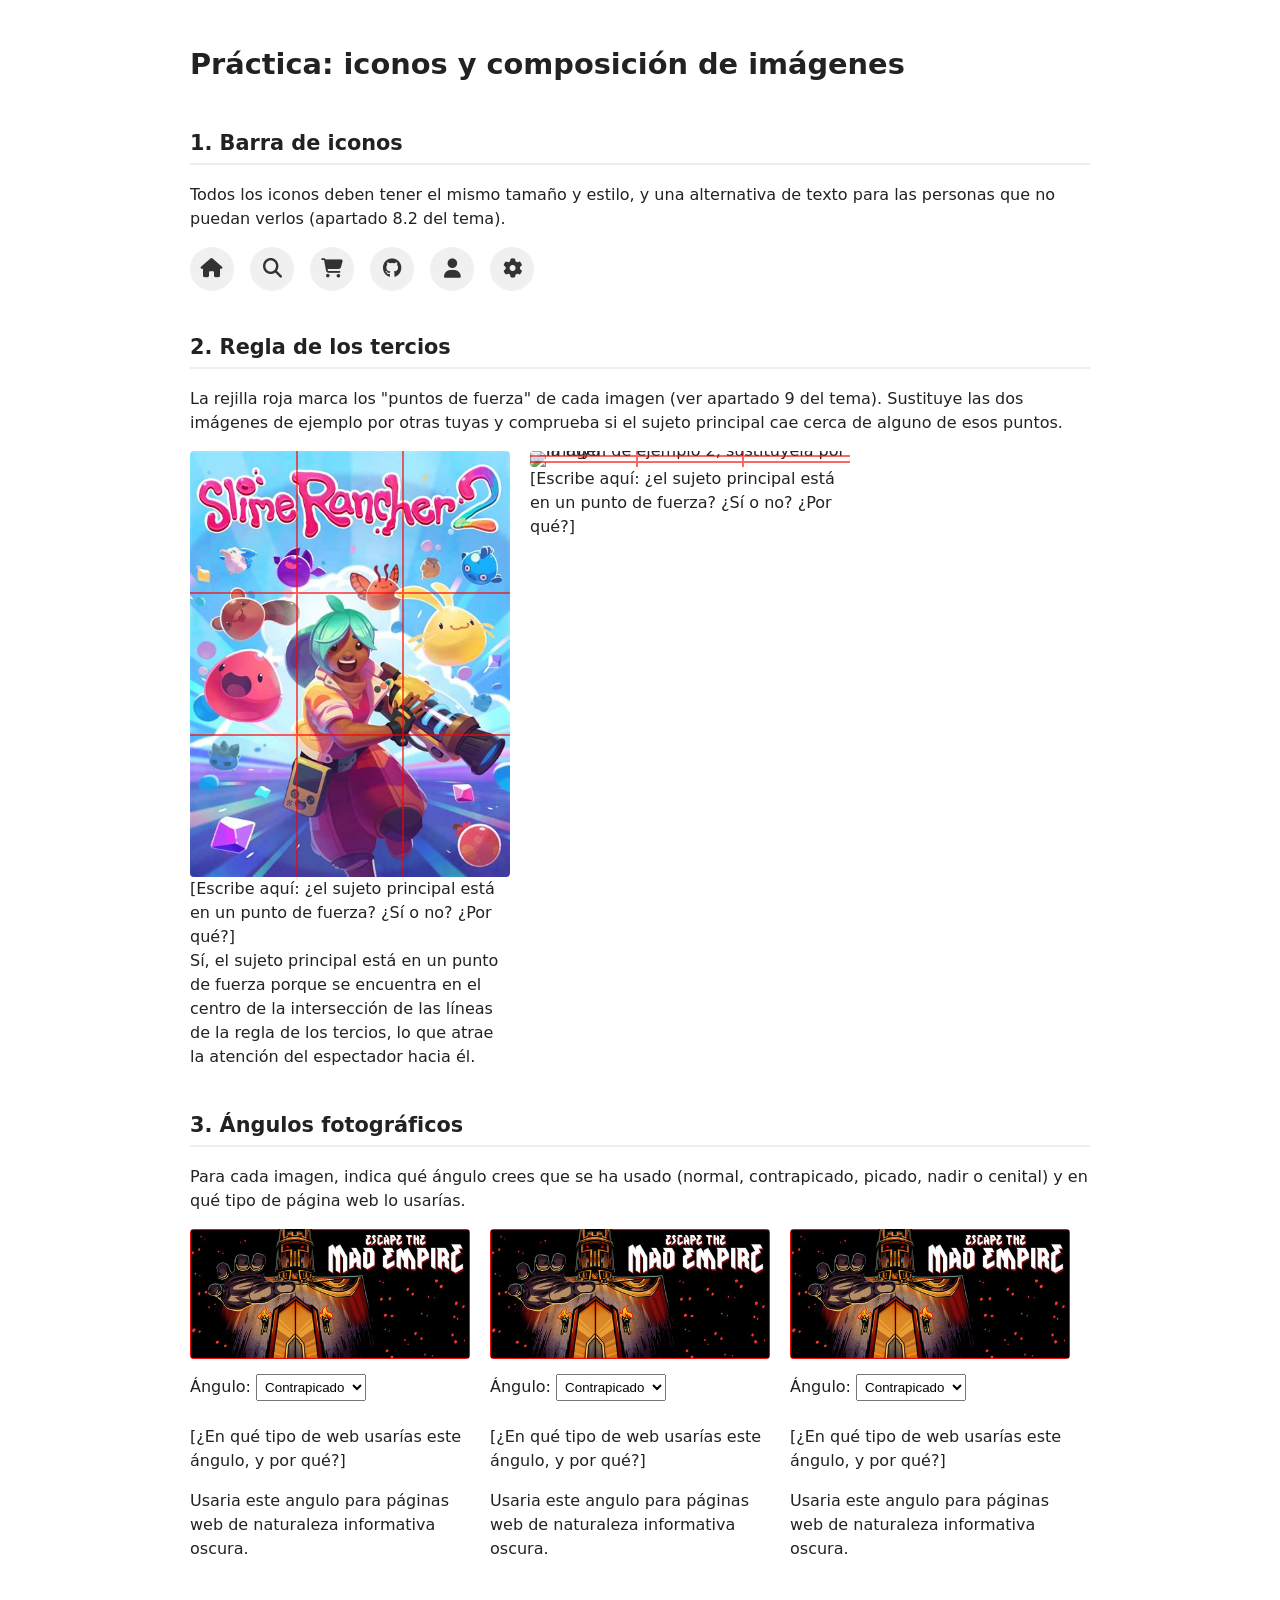
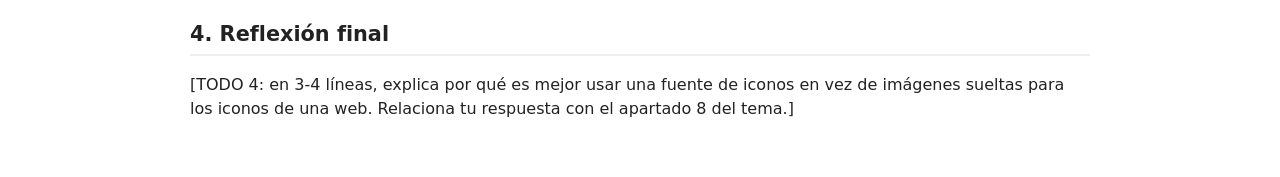
==== Actividades/iconos_e_imagenes/practica-iconos-imagenes/index.html @ 17551cd8 "Práctica: iconos y composición de imágenes en una interfaz web" ====
<!doctype html>
<html lang="es">
  <head>
    <meta charset="UTF-8" />
    <meta name="viewport" content="width=device-width, initial-scale=1.0" />
    <title>Práctica: iconos e imágenes</title>

    <!-- Font Awesome: fuente de iconos vectoriales gratuita (ver apartado 8.1 del tema) -->
    <link
      rel="stylesheet"
      href="https://cdnjs.cloudflare.com/ajax/libs/font-awesome/6.5.2/css/all.min.css"
    />

    <link rel="stylesheet" href="styles.css" />
  </head>
  <body>
    <h1>Práctica: iconos y composición de imágenes</h1>

    <!-- ===================== 1. BARRA DE ICONOS ===================== -->
    <section>
      <h2>1. Barra de iconos</h2>
      <p>
        Todos los iconos deben tener el mismo tamaño y estilo, y una alternativa
        de texto para las personas que no puedan verlos (apartado 8.2 del tema).
      </p>

      <nav class="barra-iconos">
        <a href="#" class="icono" aria-label="Inicio">
          <i class="fa-solid fa-house" aria-hidden="true"></i>
        </a>
        <a href="#" class="icono" aria-label="Buscar">
          <i class="fa-solid fa-magnifying-glass" aria-hidden="true"></i>
        </a>
        <a href="#" class="icono" aria-label="Carrito de la compra">
          <i class="fa-solid fa-cart-shopping" aria-hidden="true"></i>
        </a>
        <a href="#" class="icono" aria-label="Nuestro GitHub">
          <i class="fa-brands fa-github" aria-hidden="true"></i>
        </a>

        <!-- TODO 1: añade aquí al menos 2 iconos más.
           Busca su nombre de clase en https://fontawesome.com/icons
           (usa solo iconos marcados como "Free").
           Mantén siempre el mismo formato: <a> + aria-label + <i> -->
        <a href="#" class="icono" aria-label="Perfil de usuario">
          <i class="fa-solid fa-user" aria-hidden="true"></i>
        </a>
        <a href="#" class="icono" aria-label="Configuración">
          <i class="fa-solid fa-gear" aria-hidden="true"></i>
        </a>
      </nav>
    </section>

    <!-- ===================== 2. REGLA DE LOS TERCIOS ===================== -->
    <section>
      <h2>2. Regla de los tercios</h2>
      <p>
        La rejilla roja marca los "puntos de fuerza" de cada imagen (ver
        apartado 9 del tema). Sustituye las dos imágenes de ejemplo por otras
        tuyas y comprueba si el sujeto principal cae cerca de alguno de esos
        puntos.
      </p>

      <div class="galeria-tercios">
        <figure>
          <div class="marco-tercios">
            <img src="img/Slime_rancher2.jpg" alt="Portada Slime Rancher 2" />
            <!-- TODO 2a: cambia el src de esta imagen por una tuya propia -->
          </div>
          <figcaption>
            [Escribe aquí: ¿el sujeto principal está en un punto de fuerza? ¿Sí
            o no? ¿Por qué?]
            <br />
            Sí, el sujeto principal está en un punto de fuerza porque se
            encuentra en el centro de la intersección de las líneas de la regla
            de los tercios, lo que atrae la atención del espectador hacia él.
          </figcaption>
        </figure>

        <figure>
          <div class="marco-tercios">
            <img
              src="https://picsum.photos/seed/tercios2/600/400"
              alt="Imagen de ejemplo 2, sustitúyela por la tuya"
            />
            <!-- TODO 2b: cambia el src de esta imagen por otra tuya -->
          </div>
          <figcaption>
            [Escribe aquí: ¿el sujeto principal está en un punto de fuerza? ¿Sí
            o no? ¿Por qué?]
          </figcaption>
        </figure>
      </div>
    </section>

    <!-- ===================== 3. ÁNGULOS FOTOGRÁFICOS ===================== -->
    <section>
      <h2>3. Ángulos fotográficos</h2>
      <p>
        Para cada imagen, indica qué ángulo crees que se ha usado (normal,
        contrapicado, picado, nadir o cenital) y en qué tipo de página web lo
        usarías.
      </p>

      <div class="galeria-angulos">
        <figure>
          <img
            src="img/Escape_de_mad_empire.jpg"
            alt="Imagen de ejemplo para identificar el ángulo, sustitúyela por la tuya"
          />
          <figcaption>
            <label>
              <a>Ángulo:</a>
              <select>
                <option>Contrapicado</option>
                <option>Normal</option>
                <option>Picado</option>
                <option>Nadir</option>
                <option>Cenital</option>
              </select>
            </label>
            <p>[¿En qué tipo de web usarías este ángulo, y por qué?]</p>
            <p>
              Usaria este angulo para páginas web de naturaleza informativa
              oscura.
            </p>
          </figcaption>
        </figure>

        <!-- TODO 3: duplica este bloque <figure> dos veces más, con dos
           imágenes propias que muestren ángulos distintos entre sí -->
        <figure>
          <img
            src="img/Escape_de_mad_empire.jpg"
            alt="Imagen de ejemplo para identificar el ángulo, sustitúyela por la tuya"
          />
          <figcaption>
            <label
              >Ángulo:
              <select>
                <option>Contrapicado</option>
                <option>Normal</option>
                <option>Picado</option>
                <option>Nadir</option>
                <option>Cenital</option>
              </select>
            </label>
            <p>[¿En qué tipo de web usarías este ángulo, y por qué?]</p>
            <p>
              Usaria este angulo para páginas web de naturaleza informativa
              oscura.
            </p>
          </figcaption>
        </figure>
        <figure>
          <img
            src="img/Escape_de_mad_empire.jpg"
            alt="Imagen de ejemplo para identificar el ángulo, sustitúyela por la tuya"
          />
          <figcaption>
            <label
              >Ángulo:
              <select>
                <option>Contrapicado</option>
                <option>Normal</option>
                <option>Picado</option>
                <option>Nadir</option>
                <option>Cenital</option>
              </select>
            </label>
            <p>[¿En qué tipo de web usarías este ángulo, y por qué?]</p>
            <p>
              Usaria este angulo para páginas web de naturaleza informativa
              oscura.
            </p>
          </figcaption>
        </figure>
      </div>
    </section>

    <!-- ===================== 4. REFLEXIÓN FINAL ===================== -->
    <section>
      <h2>4. Reflexión final</h2>
      <p>
        [TODO 4: en 3-4 líneas, explica por qué es mejor usar una fuente de
        iconos en vez de imágenes sueltas para los iconos de una web. Relaciona
        tu respuesta con el apartado 8 del tema.]
      </p>
    </section>
  </body>
</html>
---- Actividades/iconos_e_imagenes/practica-iconos-imagenes/styles.css ----
/* ===================== ESTILOS BASE ===================== */

body {
  font-family: system-ui, sans-serif;
  max-width: 900px;
  margin: 0 auto;
  padding: 24px;
  line-height: 1.5;
  color: #222;
}

h1 { font-size: 1.8em; }

h2 {
  font-size: 1.3em;
  margin-top: 2em;
  border-bottom: 2px solid #eee;
  padding-bottom: 4px;
}

section { margin-bottom: 2em; }

/* ===================== 1. BARRA DE ICONOS ===================== */

.barra-iconos {
  display: flex;
  gap: 16px;
}

.icono {
  display: inline-flex;
  align-items: center;
  justify-content: center;
  width: 44px;
  height: 44px;
  border-radius: 50%;
  background-color: #f0f0f0;
  color: #333;
  font-size: 1.2em; /* tamaño de TODOS los iconos: cámbialo aquí para afectarlos a todos por igual */
  text-decoration: none;
  transition: background-color 0.15s ease, color 0.15s ease;
}

.icono:hover {
  background-color: #2F6F4F;
  color: #ffffff;
}

/* ===================== 2. REGLA DE LOS TERCIOS ===================== */

.galeria-tercios {
  display: flex;
  gap: 20px;
  flex-wrap: wrap;
}

.galeria-tercios figure {
  margin: 0;
  max-width: 320px;
}

/* Este div envuelve SOLO la imagen: la rejilla debe cubrir exactamente el
   área de la foto, sin extenderse sobre el pie de foto de debajo. */
.marco-tercios {
  position: relative;
  line-height: 0; /* evita un hueco extra debajo de la imagen */
}

.marco-tercios img {
  display: block;
  width: 100%;
  height: auto;
  border-radius: 4px;
}

/* Rejilla de la regla de los tercios, dibujada solo con CSS (sin necesitar
   una imagen aparte): dos líneas verticales y dos horizontales que dividen
   el marco en 3x3 partes iguales. */
.marco-tercios::after {
  content: "";
  position: absolute;
  inset: 0;
  pointer-events: none;
  background-image:
    linear-gradient(to right,
      transparent calc(33.333% - 1px), red calc(33.333% - 1px), red calc(33.333% + 1px), transparent calc(33.333% + 1px),
      transparent calc(66.666% - 1px), red calc(66.666% - 1px), red calc(66.666% + 1px), transparent calc(66.666% + 1px)),
    linear-gradient(to bottom,
      transparent calc(33.333% - 1px), red calc(33.333% - 1px), red calc(33.333% + 1px), transparent calc(33.333% + 1px),
      transparent calc(66.666% - 1px), red calc(66.666% - 1px), red calc(66.666% + 1px), transparent calc(66.666% + 1px));
  opacity: 0.6;
}

.marco-tercios figcaption {
  font-size: 0.9em;
  color: #555;
  margin-top: 6px;
}

/* ===================== 3. ÁNGULOS FOTOGRÁFICOS ===================== */

.galeria-angulos {
  display: flex;
  gap: 20px;
  flex-wrap: wrap;
}

.galeria-angulos figure {
  max-width: 280px;
  margin: 0;
}

.galeria-angulos img {
  width: 100%;
  height: auto;
  border-radius: 4px;
}

.galeria-angulos select {
  margin: 8px 0;
  padding: 4px;
}
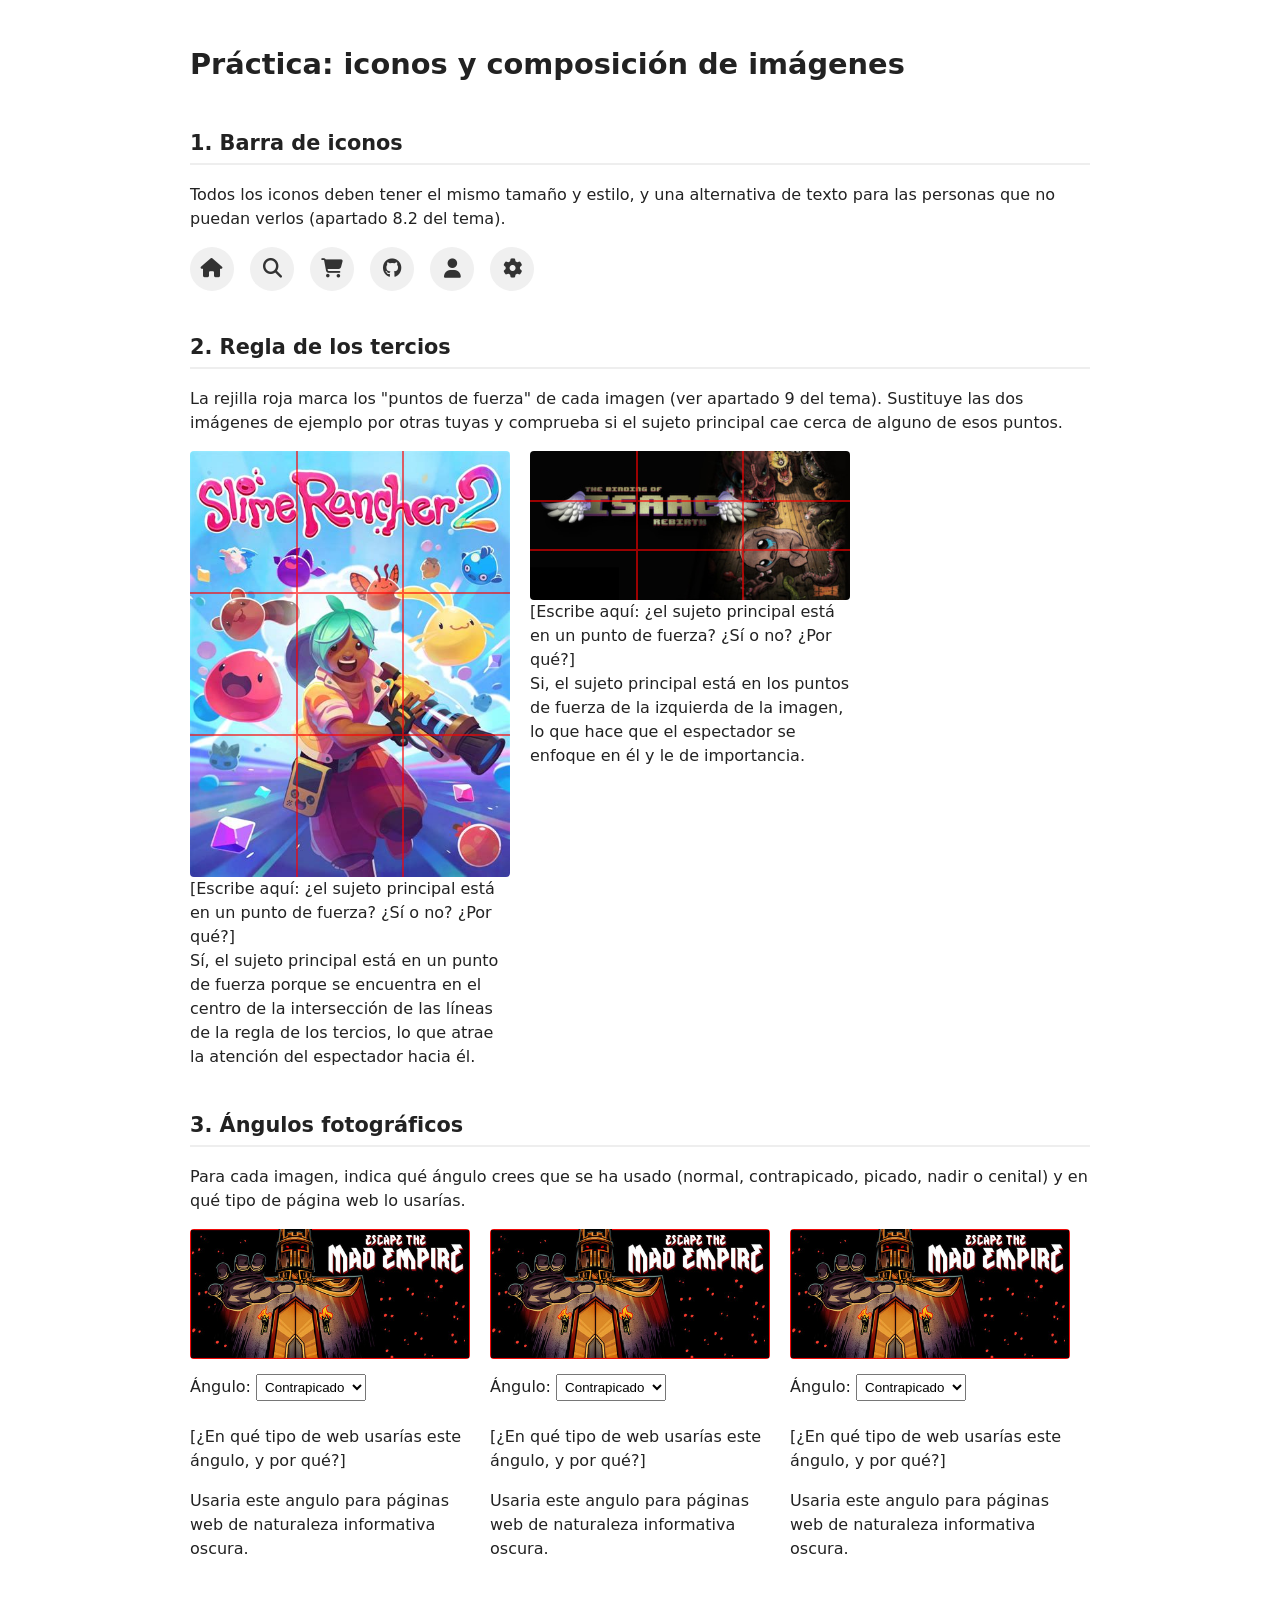
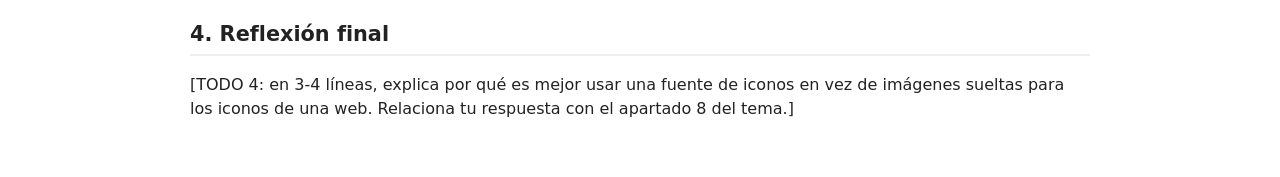
==== commit 7604feb6: "2. REGLA DE LOS TERCIOS" ====
--- a/Actividades/iconos_e_imagenes/practica-iconos-imagenes/index.html
+++ b/Actividades/iconos_e_imagenes/practica-iconos-imagenes/index.html
@@ -80,14 +80,16 @@
         <figure>
           <div class="marco-tercios">
             <img
-              src="https://picsum.photos/seed/tercios2/600/400"
-              alt="Imagen de ejemplo 2, sustitúyela por la tuya"
+              src="img/The_binding_of_isaac.jpg"
+              alt="Portada The Binding of Isaac"
             />
             <!-- TODO 2b: cambia el src de esta imagen por otra tuya -->
           </div>
           <figcaption>
             [Escribe aquí: ¿el sujeto principal está en un punto de fuerza? ¿Sí
             o no? ¿Por qué?]
+            <br />
+            Si, el sujeto principal está en los puntos de fuerza de la izquierda de la imagen, lo que hace que el espectador se enfoque en él y le de importancia.
           </figcaption>
         </figure>
       </div>
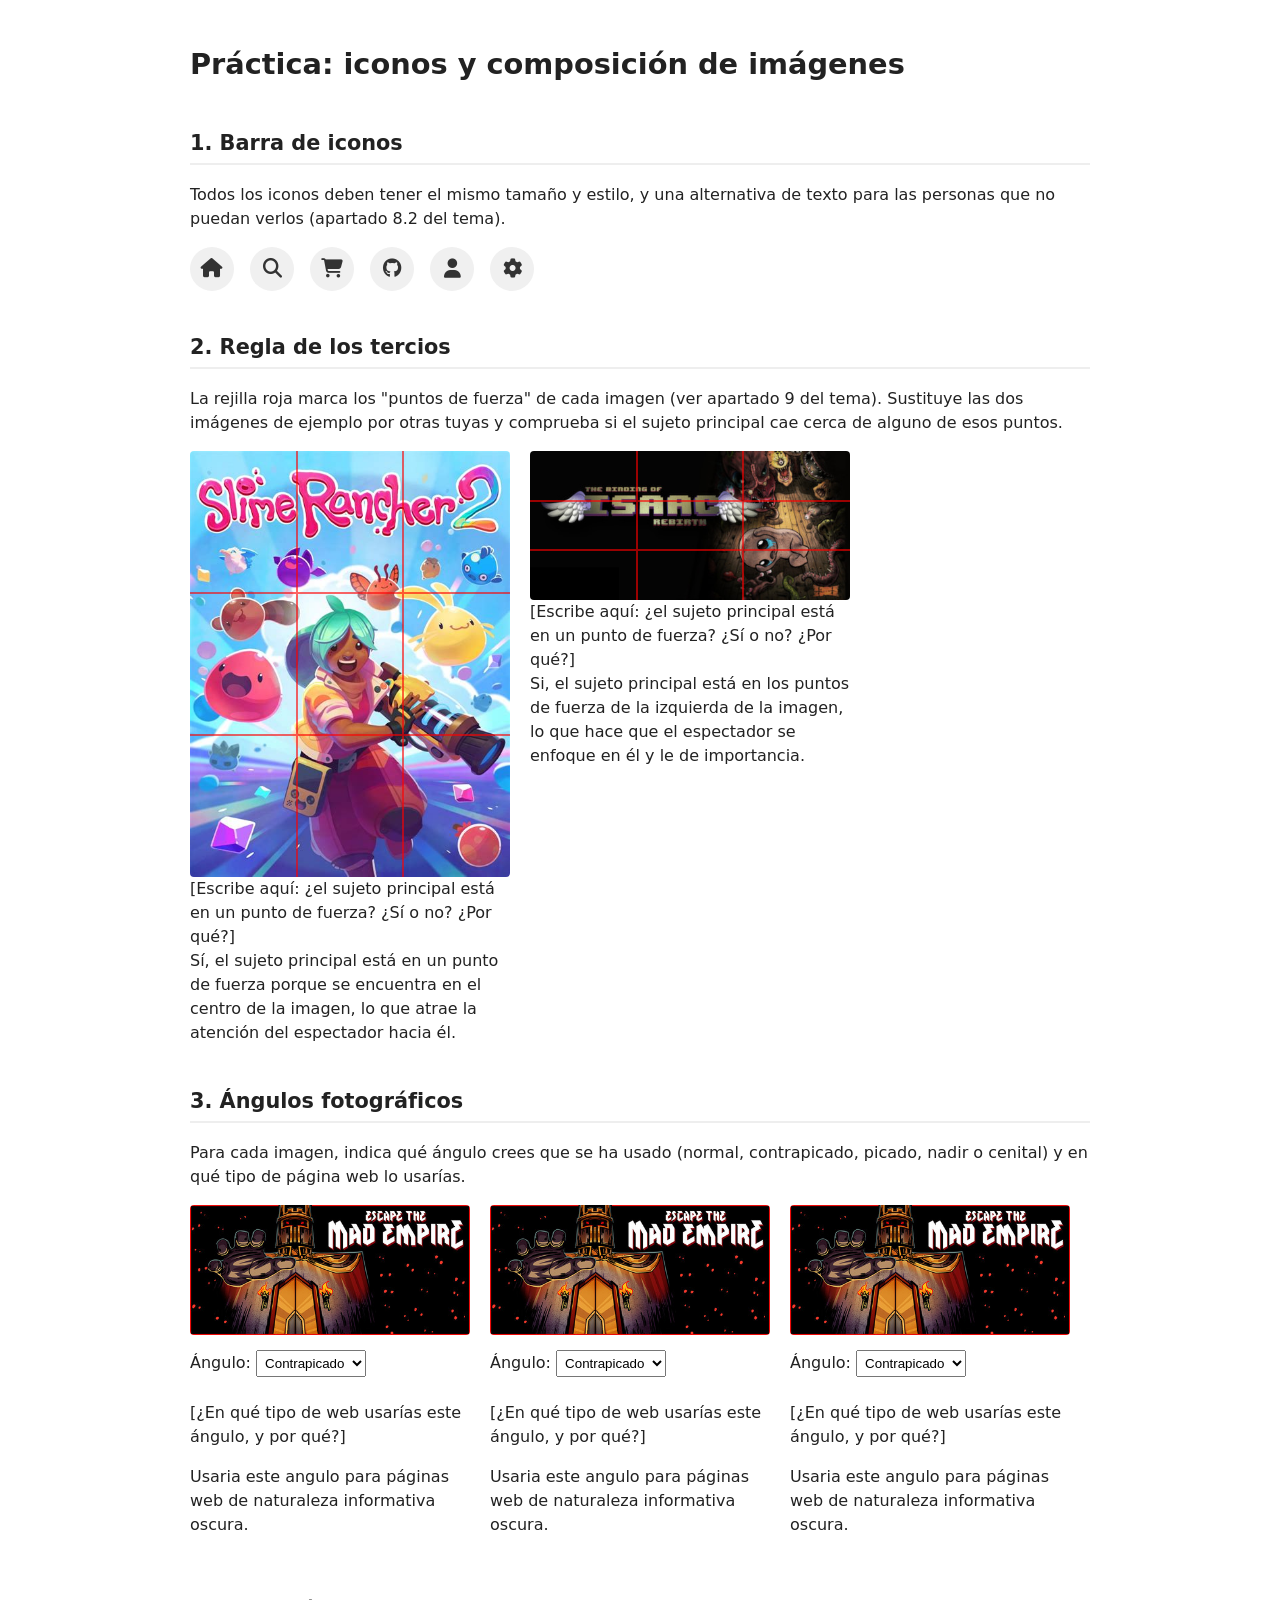
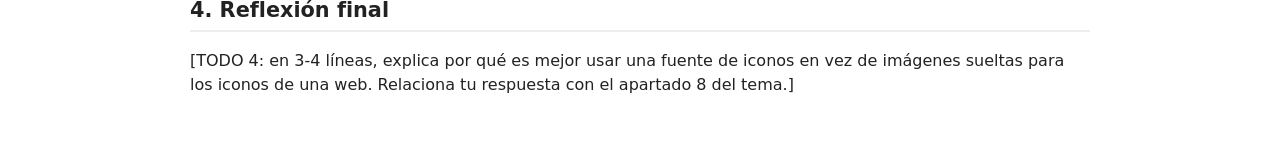
==== commit bcc24104: "Correcion 2. REGLA DE LOS TERCIOS" ====
--- a/Actividades/iconos_e_imagenes/practica-iconos-imagenes/index.html
+++ b/Actividades/iconos_e_imagenes/practica-iconos-imagenes/index.html
@@ -72,8 +72,7 @@
             o no? ¿Por qué?]
             <br />
             Sí, el sujeto principal está en un punto de fuerza porque se
-            encuentra en el centro de la intersección de las líneas de la regla
-            de los tercios, lo que atrae la atención del espectador hacia él.
+            encuentra en el centro de la imagen, lo que atrae la atención del espectador hacia él.
           </figcaption>
         </figure>
 
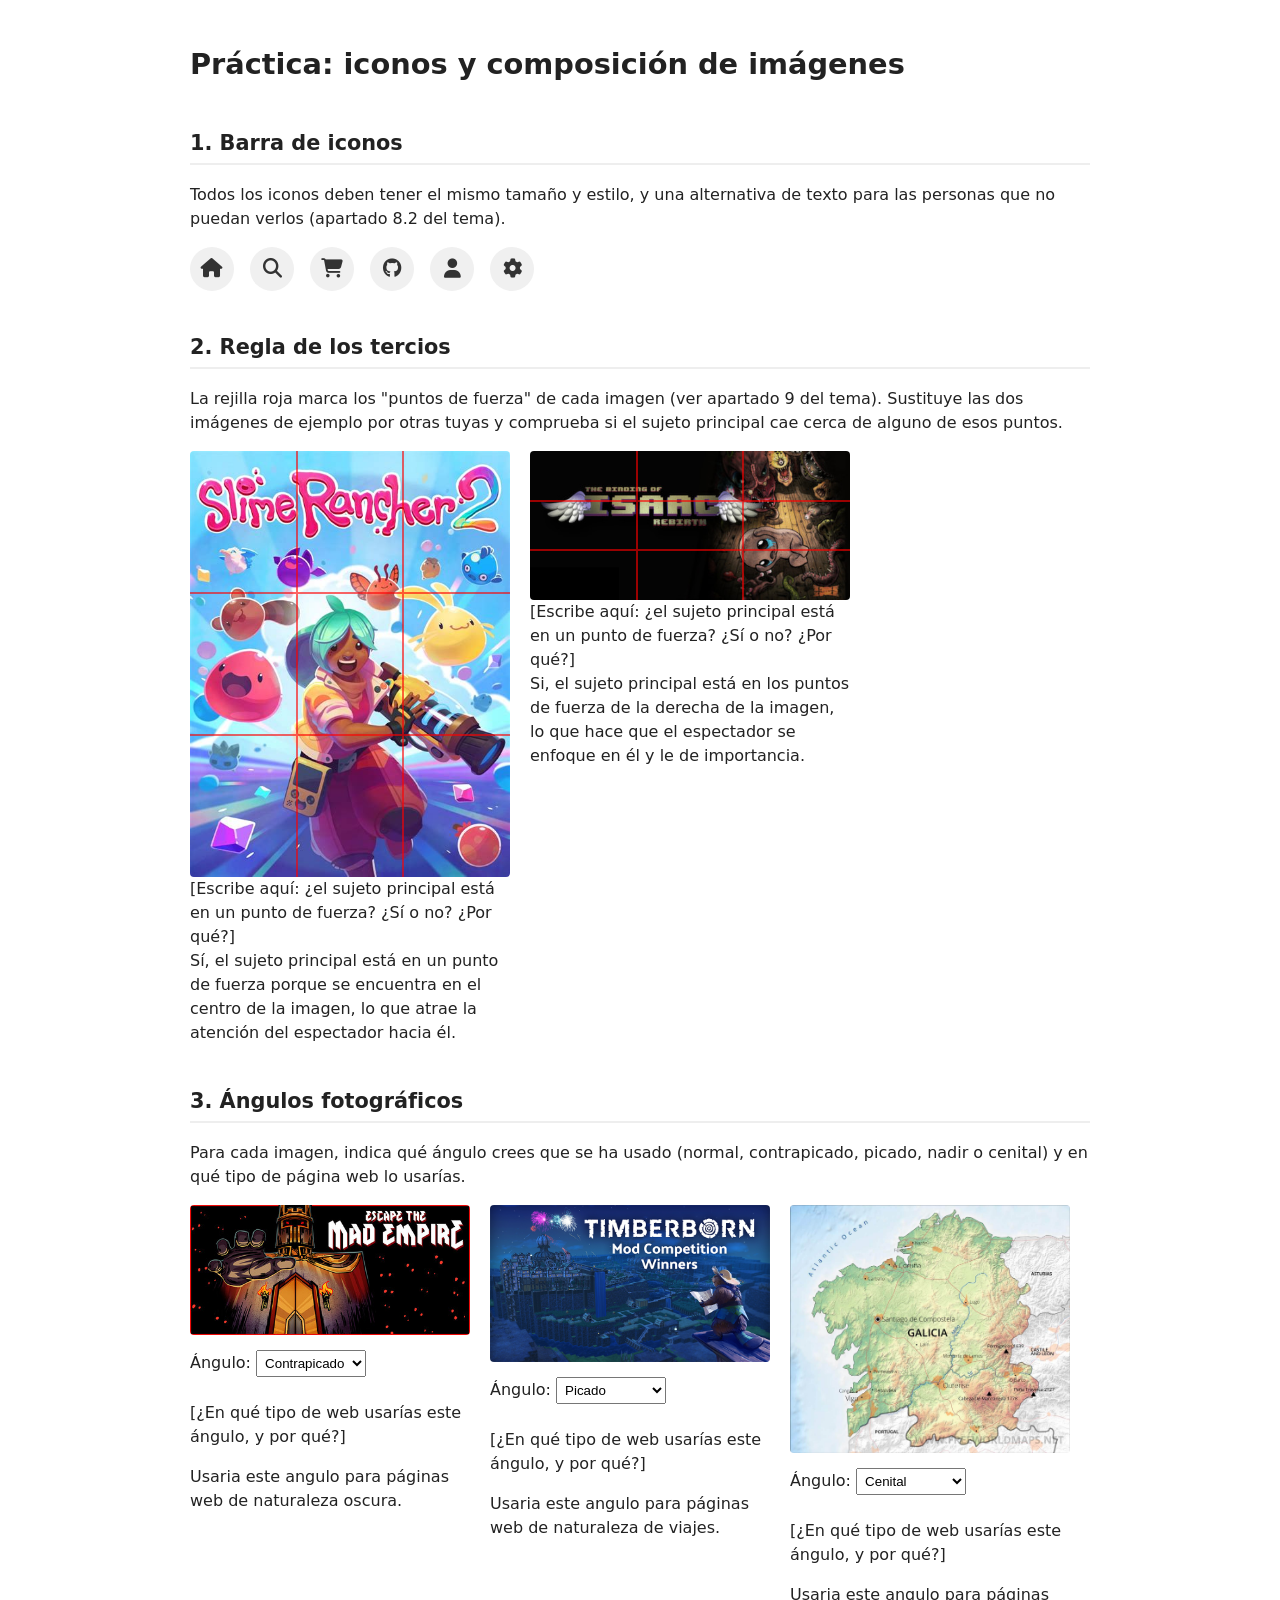
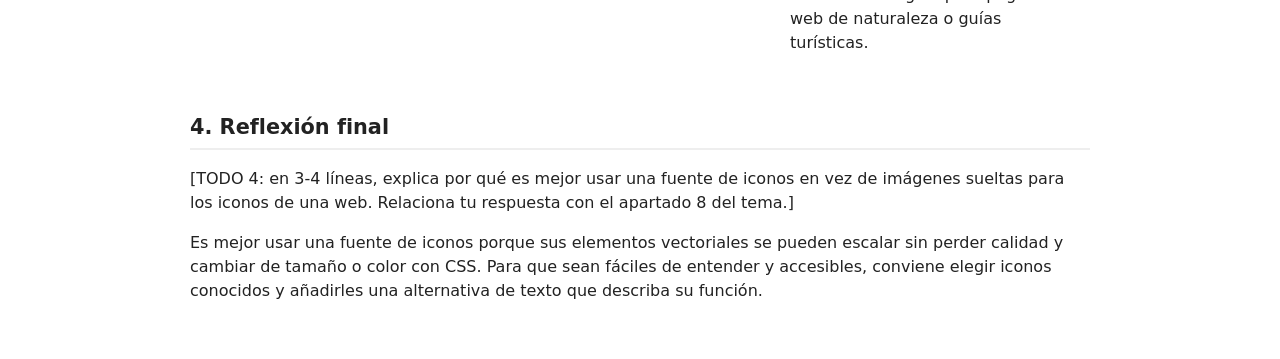
==== commit d0af442f: "Finalizado" ====
--- a/Actividades/iconos_e_imagenes/practica-iconos-imagenes/index.html
+++ b/Actividades/iconos_e_imagenes/practica-iconos-imagenes/index.html
@@ -72,7 +72,8 @@
             o no? ¿Por qué?]
             <br />
             Sí, el sujeto principal está en un punto de fuerza porque se
-            encuentra en el centro de la imagen, lo que atrae la atención del espectador hacia él.
+            encuentra en el centro de la imagen, lo que atrae la atención del
+            espectador hacia él.
           </figcaption>
         </figure>
 
@@ -88,7 +89,9 @@
             [Escribe aquí: ¿el sujeto principal está en un punto de fuerza? ¿Sí
             o no? ¿Por qué?]
             <br />
-            Si, el sujeto principal está en los puntos de fuerza de la izquierda de la imagen, lo que hace que el espectador se enfoque en él y le de importancia.
+            Si, el sujeto principal está en los puntos de fuerza de la derecha
+            de la imagen, lo que hace que el espectador se enfoque en él y le de
+            importancia.
           </figcaption>
         </figure>
       </div>
@@ -107,7 +110,7 @@
         <figure>
           <img
             src="img/Escape_de_mad_empire.jpg"
-            alt="Imagen de ejemplo para identificar el ángulo, sustitúyela por la tuya"
+            alt="Imagen portada Escape de mad empire"
           />
           <figcaption>
             <label>
@@ -121,10 +124,7 @@
               </select>
             </label>
             <p>[¿En qué tipo de web usarías este ángulo, y por qué?]</p>
-            <p>
-              Usaria este angulo para páginas web de naturaleza informativa
-              oscura.
-            </p>
+            <p>Usaria este angulo para páginas web de naturaleza oscura.</p>
           </figcaption>
         </figure>
 
@@ -132,47 +132,45 @@
            imágenes propias que muestren ángulos distintos entre sí -->
         <figure>
           <img
-            src="img/Escape_de_mad_empire.jpg"
-            alt="Imagen de ejemplo para identificar el ángulo, sustitúyela por la tuya"
+            src="img/Timberborn_mod_winner.png"
+            alt="Imagen concurso de mods Timberborn"
           />
           <figcaption>
             <label
               >Ángulo:
               <select>
+                <option>Picado</option>
                 <option>Contrapicado</option>
                 <option>Normal</option>
-                <option>Picado</option>
                 <option>Nadir</option>
                 <option>Cenital</option>
               </select>
             </label>
             <p>[¿En qué tipo de web usarías este ángulo, y por qué?]</p>
             <p>
-              Usaria este angulo para páginas web de naturaleza informativa
-              oscura.
+              Usaria este angulo para páginas web de naturaleza de viajes.
             </p>
           </figcaption>
         </figure>
         <figure>
           <img
-            src="img/Escape_de_mad_empire.jpg"
-            alt="Imagen de ejemplo para identificar el ángulo, sustitúyela por la tuya"
+            src="img/mapa_galicia.jpg"
+            alt="Imagen de un mapa de Galicia"
           />
           <figcaption>
             <label
               >Ángulo:
               <select>
+                <option>Cenital</option>
                 <option>Contrapicado</option>
                 <option>Normal</option>
                 <option>Picado</option>
                 <option>Nadir</option>
-                <option>Cenital</option>
               </select>
             </label>
             <p>[¿En qué tipo de web usarías este ángulo, y por qué?]</p>
             <p>
-              Usaria este angulo para páginas web de naturaleza informativa
-              oscura.
+              Usaria este angulo para páginas web de naturaleza o guías turísticas.
             </p>
           </figcaption>
         </figure>
@@ -183,10 +181,17 @@
     <section>
       <h2>4. Reflexión final</h2>
       <p>
-        [TODO 4: en 3-4 líneas, explica por qué es mejor usar una fuente de
-        iconos en vez de imágenes sueltas para los iconos de una web. Relaciona
-        tu respuesta con el apartado 8 del tema.]
+      [TODO 4: en 3-4 líneas, explica por qué es mejor usar una fuente de
+      iconos en vez de imágenes sueltas para los iconos de una web. Relaciona
+      tu respuesta con el apartado 8 del tema.]
       </p>
+      <p>
+        Es mejor usar una fuente de iconos porque sus elementos vectoriales se
+        pueden escalar sin perder calidad y cambiar de tamaño o color con CSS.
+        Para que sean fáciles de entender y accesibles, conviene elegir iconos 
+        conocidos y añadirles una alternativa de texto que describa su función.
+      </p>
+
     </section>
   </body>
 </html>
